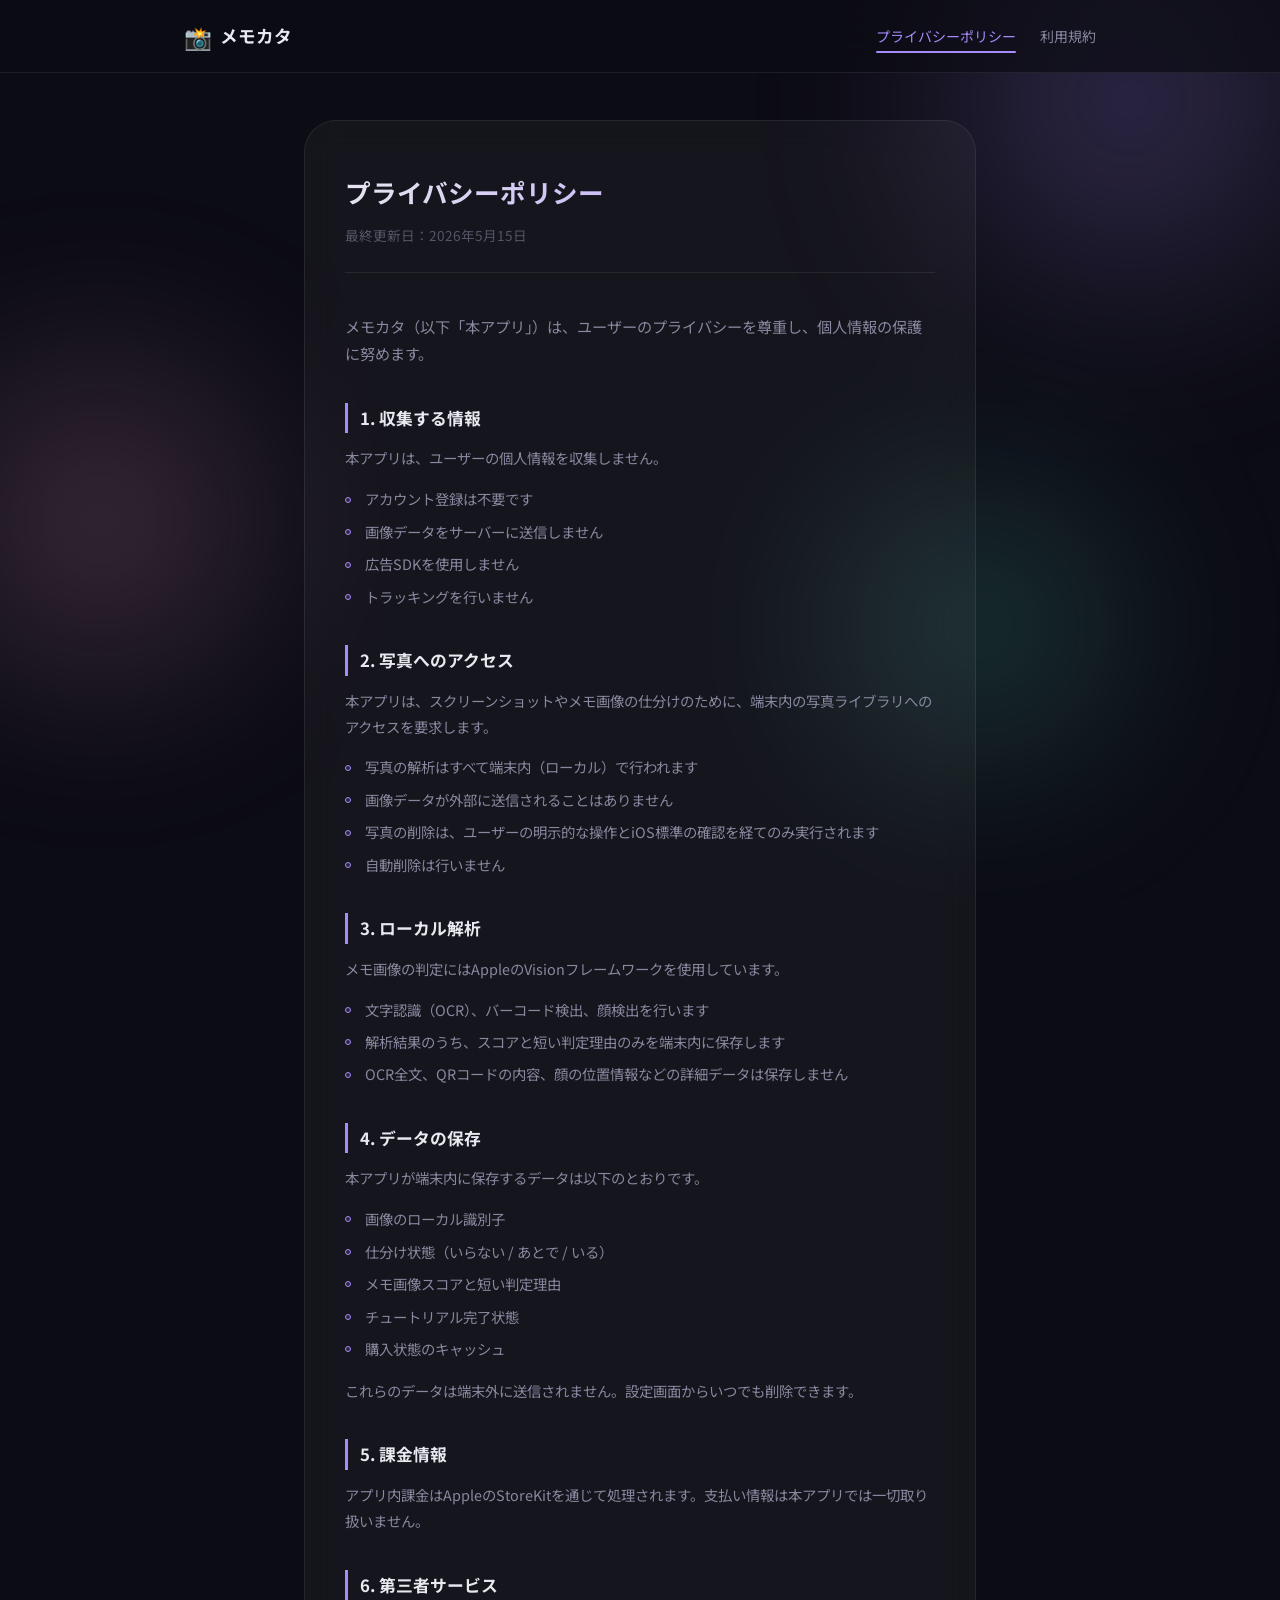
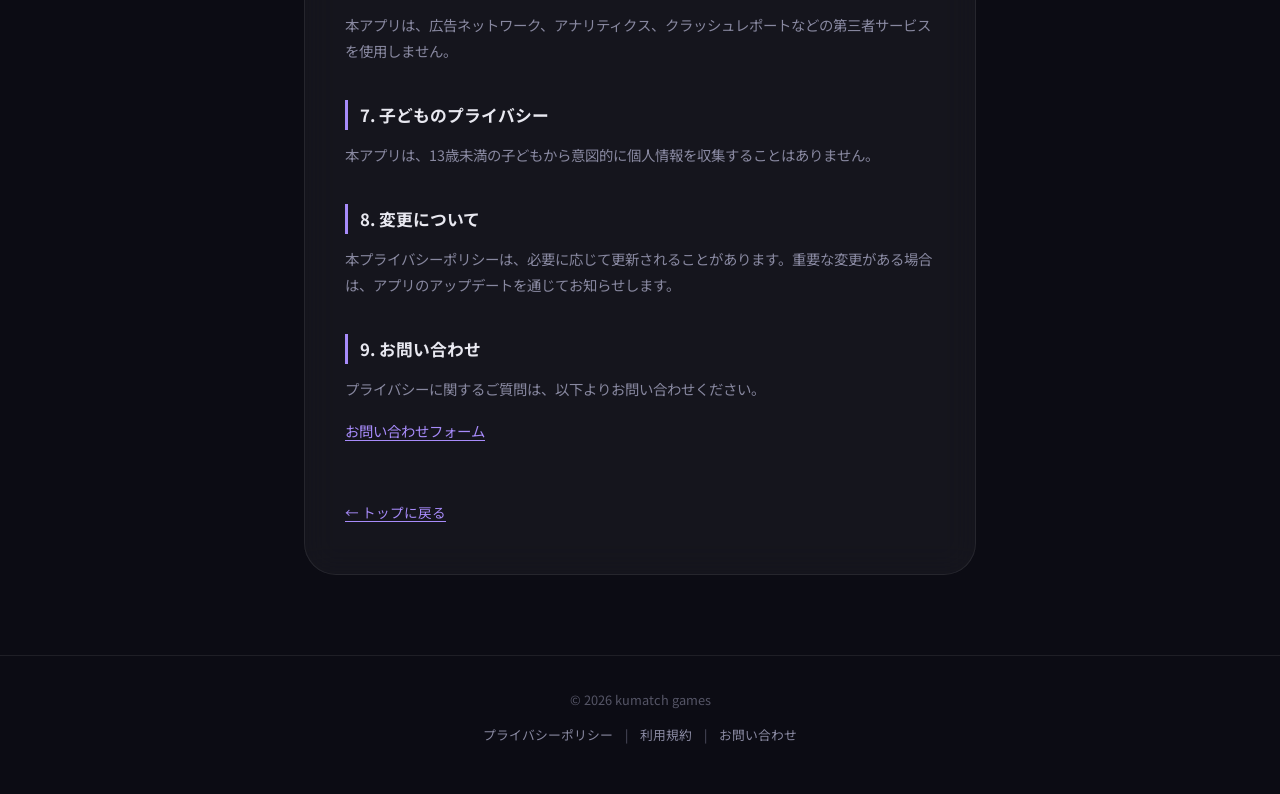
==== privacy/index.html @ 8798c275 "プライバシーポリシー・利用規約サイト初期構築" ====
<!DOCTYPE html>
<html lang="ja">
<head>
  <meta charset="UTF-8">
  <meta name="viewport" content="width=device-width, initial-scale=1.0">
  <title>プライバシーポリシー — メモカタ</title>
  <meta name="description" content="メモカタのプライバシーポリシー。個人情報の取り扱い、写真へのアクセス、ローカル解析、データ保存について説明します。">
  <link rel="preconnect" href="https://fonts.googleapis.com">
  <link rel="preconnect" href="https://fonts.gstatic.com" crossorigin>
  <link href="https://fonts.googleapis.com/css2?family=Noto+Sans+JP:wght@400;500;700&display=swap" rel="stylesheet">
  <link rel="stylesheet" href="../style.css">
</head>
<body>
  <div class="page-bg">
    <div class="bg-orb bg-orb--1"></div>
    <div class="bg-orb bg-orb--2"></div>
    <div class="bg-orb bg-orb--3"></div>
  </div>

  <header class="header">
    <div class="header__inner">
      <a href="/" class="header__logo" id="header-logo">
        <span class="header__logo-icon">📸</span>
        <span class="header__logo-text">メモカタ</span>
      </a>
      <nav class="header__nav" id="header-nav">
        <a href="/privacy/" class="header__link header__link--active" id="nav-privacy">プライバシーポリシー</a>
        <a href="/terms/" class="header__link" id="nav-terms">利用規約</a>
      </nav>
    </div>
  </header>

  <main class="doc-page">
    <div class="doc-card">
      <h1>プライバシーポリシー</h1>
      <p class="doc-meta">最終更新日：2026年5月15日</p>

      <p class="doc-intro">メモカタ（以下「本アプリ」）は、ユーザーのプライバシーを尊重し、個人情報の保護に努めます。</p>

      <h2>1. 収集する情報</h2>
      <p>本アプリは、ユーザーの個人情報を収集しません。</p>
      <ul>
        <li>アカウント登録は不要です</li>
        <li>画像データをサーバーに送信しません</li>
        <li>広告SDKを使用しません</li>
        <li>トラッキングを行いません</li>
      </ul>

      <h2>2. 写真へのアクセス</h2>
      <p>本アプリは、スクリーンショットやメモ画像の仕分けのために、端末内の写真ライブラリへのアクセスを要求します。</p>
      <ul>
        <li>写真の解析はすべて端末内（ローカル）で行われます</li>
        <li>画像データが外部に送信されることはありません</li>
        <li>写真の削除は、ユーザーの明示的な操作とiOS標準の確認を経てのみ実行されます</li>
        <li>自動削除は行いません</li>
      </ul>

      <h2>3. ローカル解析</h2>
      <p>メモ画像の判定にはAppleのVisionフレームワークを使用しています。</p>
      <ul>
        <li>文字認識（OCR）、バーコード検出、顔検出を行います</li>
        <li>解析結果のうち、スコアと短い判定理由のみを端末内に保存します</li>
        <li>OCR全文、QRコードの内容、顔の位置情報などの詳細データは保存しません</li>
      </ul>

      <h2>4. データの保存</h2>
      <p>本アプリが端末内に保存するデータは以下のとおりです。</p>
      <ul>
        <li>画像のローカル識別子</li>
        <li>仕分け状態（いらない / あとで / いる）</li>
        <li>メモ画像スコアと短い判定理由</li>
        <li>チュートリアル完了状態</li>
        <li>購入状態のキャッシュ</li>
      </ul>
      <p>これらのデータは端末外に送信されません。設定画面からいつでも削除できます。</p>

      <h2>5. 課金情報</h2>
      <p>アプリ内課金はAppleのStoreKitを通じて処理されます。支払い情報は本アプリでは一切取り扱いません。</p>

      <h2>6. 第三者サービス</h2>
      <p>本アプリは、広告ネットワーク、アナリティクス、クラッシュレポートなどの第三者サービスを使用しません。</p>

      <h2>7. 子どものプライバシー</h2>
      <p>本アプリは、13歳未満の子どもから意図的に個人情報を収集することはありません。</p>

      <h2>8. 変更について</h2>
      <p>本プライバシーポリシーは、必要に応じて更新されることがあります。重要な変更がある場合は、アプリのアップデートを通じてお知らせします。</p>

      <h2>9. お問い合わせ</h2>
      <p>プライバシーに関するご質問は、以下よりお問い合わせください。</p>
      <p><a href="https://forms.gle/ZVJ4cUAd6Xhy44U76" target="_blank" rel="noopener">お問い合わせフォーム</a></p>

      <a href="/" class="doc-back">← トップに戻る</a>
    </div>
  </main>

  <footer class="footer" id="footer">
    <p class="footer__text">© 2026 kumatch games</p>
    <div class="footer__links">
      <a href="/privacy/" class="footer__link">プライバシーポリシー</a>
      <span class="footer__sep">|</span>
      <a href="/terms/" class="footer__link">利用規約</a>
      <span class="footer__sep">|</span>
      <a href="https://forms.gle/ZVJ4cUAd6Xhy44U76" class="footer__link" target="_blank" rel="noopener">お問い合わせ</a>
    </div>
  </footer>
</body>
</html>
---- style.css ----
/* ===== Reset & Base ===== */
*, *::before, *::after {
  margin: 0;
  padding: 0;
  box-sizing: border-box;
}

:root {
  --color-bg: #0c0c14;
  --color-surface: rgba(255, 255, 255, 0.04);
  --color-surface-hover: rgba(255, 255, 255, 0.08);
  --color-border: rgba(255, 255, 255, 0.08);
  --color-text: #e8e8f0;
  --color-text-muted: #8888a0;
  --color-text-dim: #555566;
  --color-accent: #a78bfa;
  --color-accent-soft: rgba(167, 139, 250, 0.15);
  --color-rose: #f9a8d4;
  --color-rose-soft: rgba(249, 168, 212, 0.12);
  --color-teal: #5eead4;
  --color-teal-soft: rgba(94, 234, 212, 0.12);
  --radius-sm: 8px;
  --radius-md: 16px;
  --radius-lg: 24px;
  --radius-xl: 32px;
  --font-family: 'Noto Sans JP', -apple-system, BlinkMacSystemFont, 'Hiragino Sans', sans-serif;
}

html {
  font-size: 16px;
  scroll-behavior: smooth;
}

body {
  font-family: var(--font-family);
  background: var(--color-bg);
  color: var(--color-text);
  line-height: 1.8;
  -webkit-font-smoothing: antialiased;
  -moz-osx-font-smoothing: grayscale;
  overflow-x: hidden;
}

a {
  color: inherit;
  text-decoration: none;
}

/* ===== Background Orbs ===== */
.page-bg {
  position: fixed;
  inset: 0;
  z-index: 0;
  pointer-events: none;
  overflow: hidden;
}

.bg-orb {
  position: absolute;
  border-radius: 50%;
  filter: blur(100px);
  opacity: 0.35;
}

.bg-orb--1 {
  width: 500px;
  height: 500px;
  background: radial-gradient(circle, var(--color-accent) 0%, transparent 70%);
  top: -150px;
  right: -100px;
  animation: float-1 20s ease-in-out infinite;
}

.bg-orb--2 {
  width: 400px;
  height: 400px;
  background: radial-gradient(circle, var(--color-rose) 0%, transparent 70%);
  bottom: 20%;
  left: -100px;
  animation: float-2 25s ease-in-out infinite;
}

.bg-orb--3 {
  width: 350px;
  height: 350px;
  background: radial-gradient(circle, var(--color-teal) 0%, transparent 70%);
  top: 50%;
  right: 10%;
  animation: float-3 18s ease-in-out infinite;
}

@keyframes float-1 {
  0%, 100% { transform: translate(0, 0) scale(1); }
  33% { transform: translate(-40px, 30px) scale(1.05); }
  66% { transform: translate(20px, -20px) scale(0.95); }
}

@keyframes float-2 {
  0%, 100% { transform: translate(0, 0) scale(1); }
  50% { transform: translate(50px, -40px) scale(1.1); }
}

@keyframes float-3 {
  0%, 100% { transform: translate(0, 0); }
  40% { transform: translate(-30px, 20px); }
  80% { transform: translate(15px, -30px); }
}

/* ===== Header ===== */
.header {
  position: fixed;
  top: 0;
  left: 0;
  right: 0;
  z-index: 100;
  backdrop-filter: blur(20px);
  -webkit-backdrop-filter: blur(20px);
  background: rgba(12, 12, 20, 0.7);
  border-bottom: 1px solid var(--color-border);
}

.header__inner {
  max-width: 960px;
  margin: 0 auto;
  padding: 16px 24px;
  display: flex;
  align-items: center;
  justify-content: space-between;
}

.header__logo {
  display: flex;
  align-items: center;
  gap: 8px;
  font-weight: 700;
  font-size: 1.1rem;
  transition: opacity 0.2s;
}

.header__logo:hover {
  opacity: 0.8;
}

.header__logo-icon {
  font-size: 1.4rem;
}

.header__nav {
  display: flex;
  gap: 24px;
}

.header__link {
  font-size: 0.875rem;
  color: var(--color-text-muted);
  transition: color 0.2s;
  position: relative;
}

.header__link::after {
  content: '';
  position: absolute;
  bottom: -4px;
  left: 0;
  width: 0;
  height: 2px;
  background: var(--color-accent);
  border-radius: 1px;
  transition: width 0.3s ease;
}

.header__link:hover {
  color: var(--color-text);
}

.header__link:hover::after {
  width: 100%;
}

.header__link--active {
  color: var(--color-accent);
}

.header__link--active::after {
  width: 100%;
}

/* ===== Hero ===== */
.hero {
  position: relative;
  z-index: 1;
  min-height: 100vh;
  display: flex;
  align-items: center;
  justify-content: center;
  padding: 120px 24px 80px;
  gap: 60px;
  max-width: 1080px;
  margin: 0 auto;
}

.hero__content {
  flex: 1;
  max-width: 480px;
}

.hero__tagline {
  font-size: 0.9rem;
  color: var(--color-accent);
  font-weight: 500;
  letter-spacing: 0.05em;
  margin-bottom: 16px;
  opacity: 0;
  animation: fadeInUp 0.8s ease 0.2s forwards;
}

.hero__title {
  font-size: clamp(2rem, 5vw, 3rem);
  font-weight: 700;
  line-height: 1.3;
  margin-bottom: 24px;
  background: linear-gradient(135deg, var(--color-text) 0%, var(--color-accent) 100%);
  -webkit-background-clip: text;
  -webkit-text-fill-color: transparent;
  background-clip: text;
  opacity: 0;
  animation: fadeInUp 0.8s ease 0.4s forwards;
}

.hero__description {
  font-size: 0.95rem;
  color: var(--color-text-muted);
  line-height: 1.9;
  margin-bottom: 32px;
  opacity: 0;
  animation: fadeInUp 0.8s ease 0.6s forwards;
}

.hero__badges {
  display: flex;
  flex-wrap: wrap;
  gap: 10px;
  opacity: 0;
  animation: fadeInUp 0.8s ease 0.8s forwards;
}

.hero__badge {
  display: inline-block;
  padding: 6px 16px;
  border-radius: 999px;
  font-size: 0.8rem;
  font-weight: 500;
  background: var(--color-surface);
  border: 1px solid var(--color-border);
  color: var(--color-text-muted);
  backdrop-filter: blur(8px);
}

/* ===== Hero Cards ===== */
.hero__cards {
  position: relative;
  width: 260px;
  height: 340px;
  flex-shrink: 0;
  opacity: 0;
  animation: fadeIn 1s ease 1s forwards;
}

.hero__card {
  position: absolute;
  width: 220px;
  height: 300px;
  border-radius: var(--radius-lg);
  background: var(--color-surface);
  border: 1px solid var(--color-border);
  backdrop-filter: blur(16px);
  display: flex;
  flex-direction: column;
  align-items: center;
  justify-content: center;
  transition: transform 0.5s ease;
}

.hero__card--back {
  top: 0;
  left: 0;
  transform: rotate(-8deg) scale(0.9);
  opacity: 0.5;
}

.hero__card--mid {
  top: 10px;
  left: 20px;
  transform: rotate(-3deg) scale(0.95);
  opacity: 0.7;
}

.hero__card--front {
  top: 20px;
  left: 40px;
  transform: rotate(2deg);
  box-shadow: 0 20px 60px rgba(0, 0, 0, 0.3);
  animation: card-float 6s ease-in-out infinite 1.5s;
}

.hero__card-emoji {
  font-size: 4rem;
  margin-bottom: 16px;
}

.hero__card-actions {
  display: flex;
  gap: 12px;
  font-size: 0.7rem;
  color: var(--color-text-dim);
}

.hero__action--left { color: var(--color-rose); }
.hero__action--up { color: var(--color-teal); }
.hero__action--right { color: var(--color-accent); }

@keyframes card-float {
  0%, 100% { transform: rotate(2deg) translateY(0); }
  50% { transform: rotate(2deg) translateY(-8px); }
}

/* ===== Features ===== */
.features {
  position: relative;
  z-index: 1;
  padding: 0 24px 80px;
  max-width: 960px;
  margin: 0 auto;
}

.features__grid {
  display: grid;
  grid-template-columns: repeat(3, 1fr);
  gap: 20px;
}

.feature-card {
  padding: 32px 24px;
  border-radius: var(--radius-lg);
  background: var(--color-surface);
  border: 1px solid var(--color-border);
  backdrop-filter: blur(12px);
  text-align: center;
  transition: transform 0.3s ease, border-color 0.3s ease, box-shadow 0.3s ease;
}

.feature-card:hover {
  transform: translateY(-4px);
  border-color: rgba(167, 139, 250, 0.2);
  box-shadow: 0 12px 40px rgba(167, 139, 250, 0.08);
}

.feature-card__icon {
  font-size: 2.5rem;
  margin-bottom: 16px;
}

.feature-card__title {
  font-size: 1rem;
  font-weight: 700;
  margin-bottom: 8px;
}

.feature-card__text {
  font-size: 0.85rem;
  color: var(--color-text-muted);
  line-height: 1.7;
}

/* ===== Links Section ===== */
.links-section {
  position: relative;
  z-index: 1;
  padding: 0 24px 100px;
  max-width: 720px;
  margin: 0 auto;
}

.links-section__inner {
  display: flex;
  flex-direction: column;
  gap: 16px;
}

.link-card {
  display: flex;
  align-items: center;
  gap: 20px;
  padding: 24px 28px;
  border-radius: var(--radius-lg);
  background: var(--color-surface);
  border: 1px solid var(--color-border);
  backdrop-filter: blur(12px);
  transition: transform 0.3s ease, border-color 0.3s ease, background 0.3s ease;
}

.link-card:hover {
  transform: translateX(4px);
  border-color: rgba(167, 139, 250, 0.25);
  background: var(--color-surface-hover);
}

.link-card__icon {
  font-size: 2rem;
  flex-shrink: 0;
}

.link-card__content {
  flex: 1;
}

.link-card__title {
  font-size: 1rem;
  font-weight: 700;
  margin-bottom: 2px;
}

.link-card__text {
  font-size: 0.8rem;
  color: var(--color-text-muted);
}

.link-card__arrow {
  font-size: 1.2rem;
  color: var(--color-text-dim);
  transition: color 0.3s, transform 0.3s;
}

.link-card:hover .link-card__arrow {
  color: var(--color-accent);
  transform: translateX(4px);
}

/* ===== Footer ===== */
.footer {
  position: relative;
  z-index: 1;
  text-align: center;
  padding: 32px 24px 48px;
  border-top: 1px solid var(--color-border);
}

.footer__text {
  font-size: 0.8rem;
  color: var(--color-text-dim);
  margin-bottom: 12px;
}

.footer__links {
  display: flex;
  justify-content: center;
  gap: 12px;
  flex-wrap: wrap;
}

.footer__link {
  font-size: 0.8rem;
  color: var(--color-text-muted);
  transition: color 0.2s;
}

.footer__link:hover {
  color: var(--color-accent);
}

.footer__sep {
  color: var(--color-text-dim);
  font-size: 0.8rem;
}

/* ===== Document Pages (Privacy / Terms) ===== */
.doc-page {
  position: relative;
  z-index: 1;
  max-width: 720px;
  margin: 0 auto;
  padding: 120px 24px 80px;
}

.doc-card {
  background: var(--color-surface);
  border: 1px solid var(--color-border);
  border-radius: var(--radius-xl);
  backdrop-filter: blur(16px);
  padding: 48px 40px;
}

.doc-card h1 {
  font-size: 1.6rem;
  font-weight: 700;
  margin-bottom: 8px;
  background: linear-gradient(135deg, var(--color-text) 0%, var(--color-accent) 100%);
  -webkit-background-clip: text;
  -webkit-text-fill-color: transparent;
  background-clip: text;
}

.doc-card .doc-meta {
  color: var(--color-text-dim);
  font-size: 0.85rem;
  margin-bottom: 40px;
  padding-bottom: 24px;
  border-bottom: 1px solid var(--color-border);
}

.doc-card .doc-intro {
  color: var(--color-text-muted);
  font-size: 0.95rem;
  margin-bottom: 32px;
}

.doc-card h2 {
  font-size: 1.05rem;
  font-weight: 700;
  margin-top: 36px;
  margin-bottom: 12px;
  padding-left: 12px;
  border-left: 3px solid var(--color-accent);
}

.doc-card p {
  color: var(--color-text-muted);
  font-size: 0.9rem;
  margin-bottom: 16px;
  line-height: 1.8;
}

.doc-card ul {
  margin-bottom: 16px;
  padding-left: 0;
  list-style: none;
}

.doc-card li {
  position: relative;
  padding-left: 20px;
  color: var(--color-text-muted);
  font-size: 0.9rem;
  margin-bottom: 8px;
  line-height: 1.7;
}

.doc-card li::before {
  content: '';
  position: absolute;
  left: 0;
  top: 0.65em;
  width: 6px;
  height: 6px;
  border-radius: 50%;
  background: var(--color-accent-soft);
  border: 1px solid var(--color-accent);
}

.doc-card a {
  color: var(--color-accent);
  text-decoration: underline;
  text-underline-offset: 3px;
  transition: opacity 0.2s;
}

.doc-card a:hover {
  opacity: 0.7;
}

.doc-back {
  display: inline-flex;
  align-items: center;
  gap: 8px;
  margin-top: 40px;
  font-size: 0.85rem;
  color: var(--color-text-muted);
  transition: color 0.2s;
}

.doc-back:hover {
  color: var(--color-accent);
}

/* ===== Animations ===== */
@keyframes fadeInUp {
  from {
    opacity: 0;
    transform: translateY(20px);
  }
  to {
    opacity: 1;
    transform: translateY(0);
  }
}

@keyframes fadeIn {
  from { opacity: 0; }
  to { opacity: 1; }
}

/* ===== Responsive ===== */
@media (max-width: 768px) {
  .hero {
    flex-direction: column;
    text-align: center;
    padding: 100px 20px 60px;
    gap: 40px;
    min-height: auto;
  }

  .hero__content {
    max-width: 100%;
  }

  .hero__description br {
    display: none;
  }

  .hero__badges {
    justify-content: center;
  }

  .hero__cards {
    width: 220px;
    height: 300px;
  }

  .hero__card {
    width: 180px;
    height: 250px;
  }

  .hero__card-emoji {
    font-size: 3rem;
  }

  .features__grid {
    grid-template-columns: 1fr;
    gap: 16px;
  }

  .feature-card {
    text-align: left;
    display: flex;
    align-items: center;
    gap: 16px;
    padding: 20px 24px;
  }

  .feature-card__icon {
    font-size: 2rem;
    margin-bottom: 0;
    flex-shrink: 0;
  }

  .doc-card {
    padding: 32px 24px;
  }

  .header__nav {
    gap: 16px;
  }

  .header__link {
    font-size: 0.8rem;
  }
}

@media (max-width: 480px) {
  .header__inner {
    padding: 14px 16px;
  }

  .header__logo-text {
    font-size: 0.95rem;
  }

  .hero__title {
    font-size: 1.8rem;
  }
}
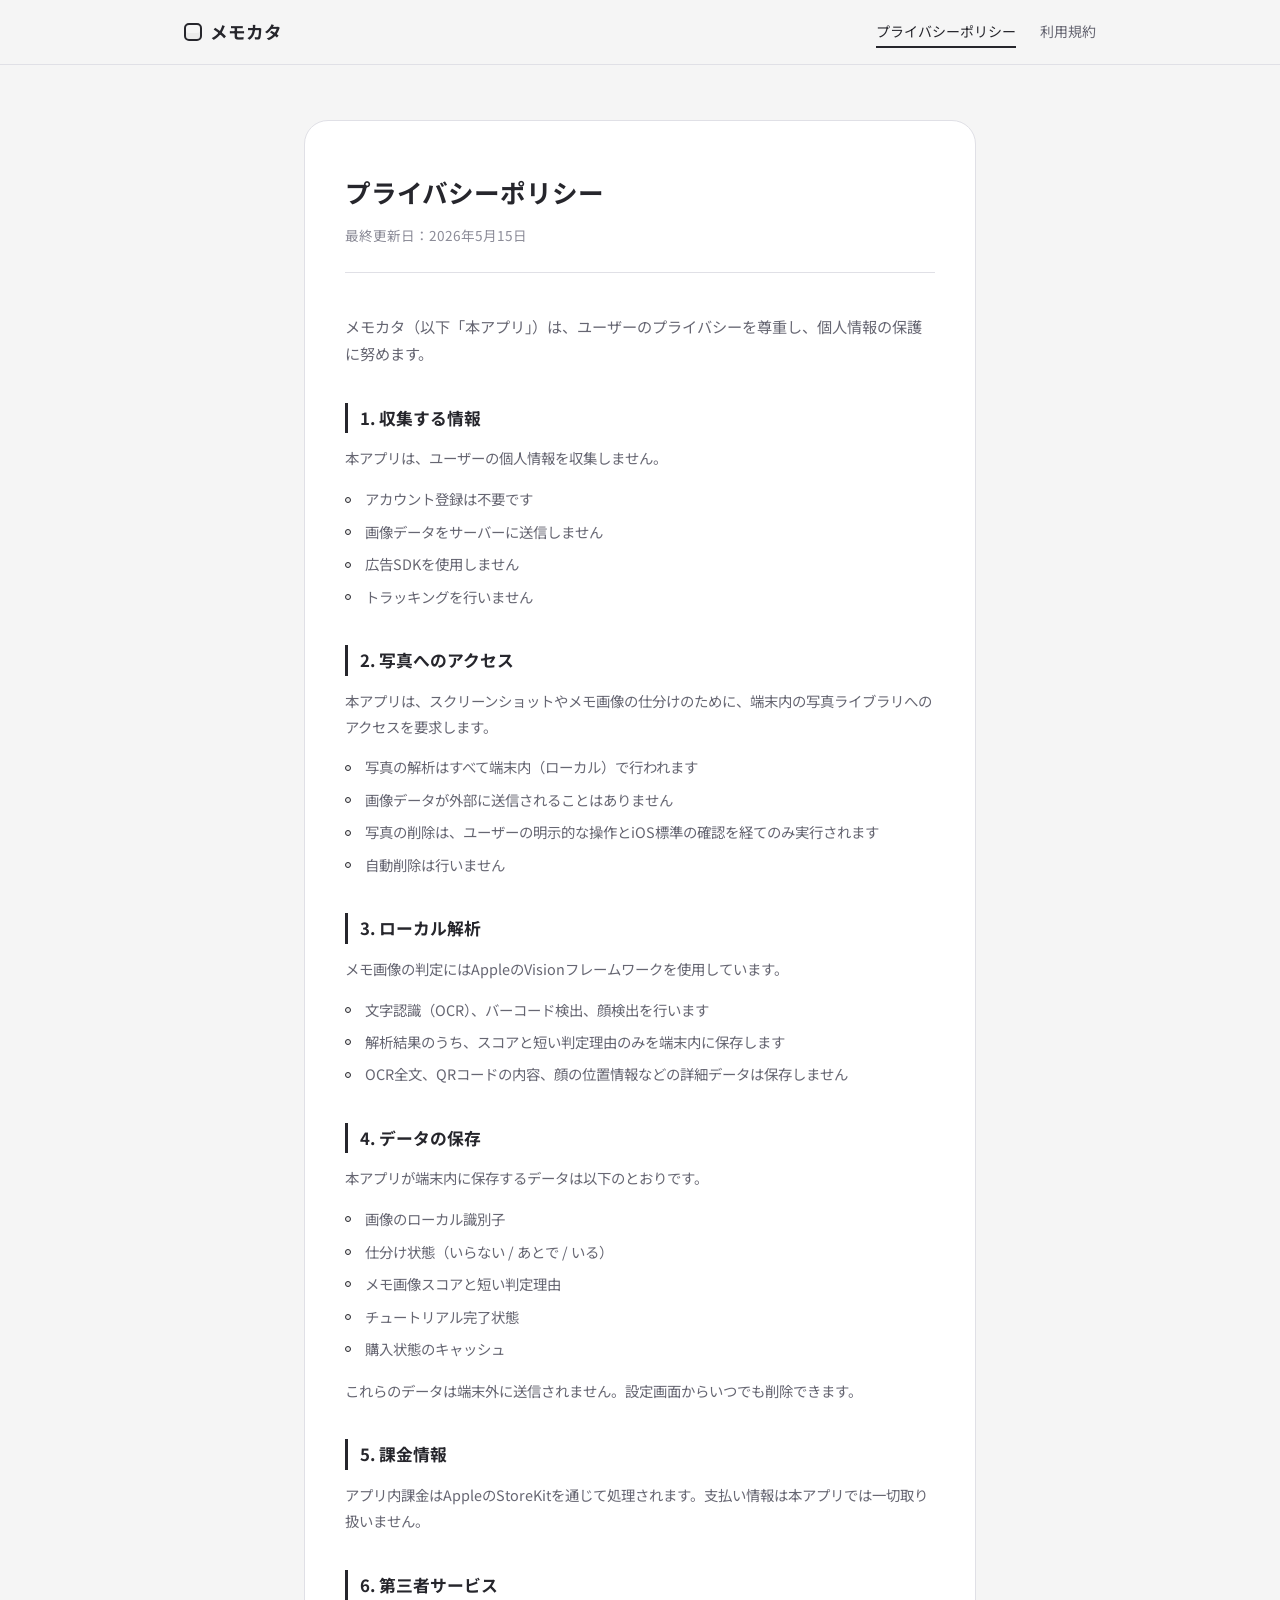
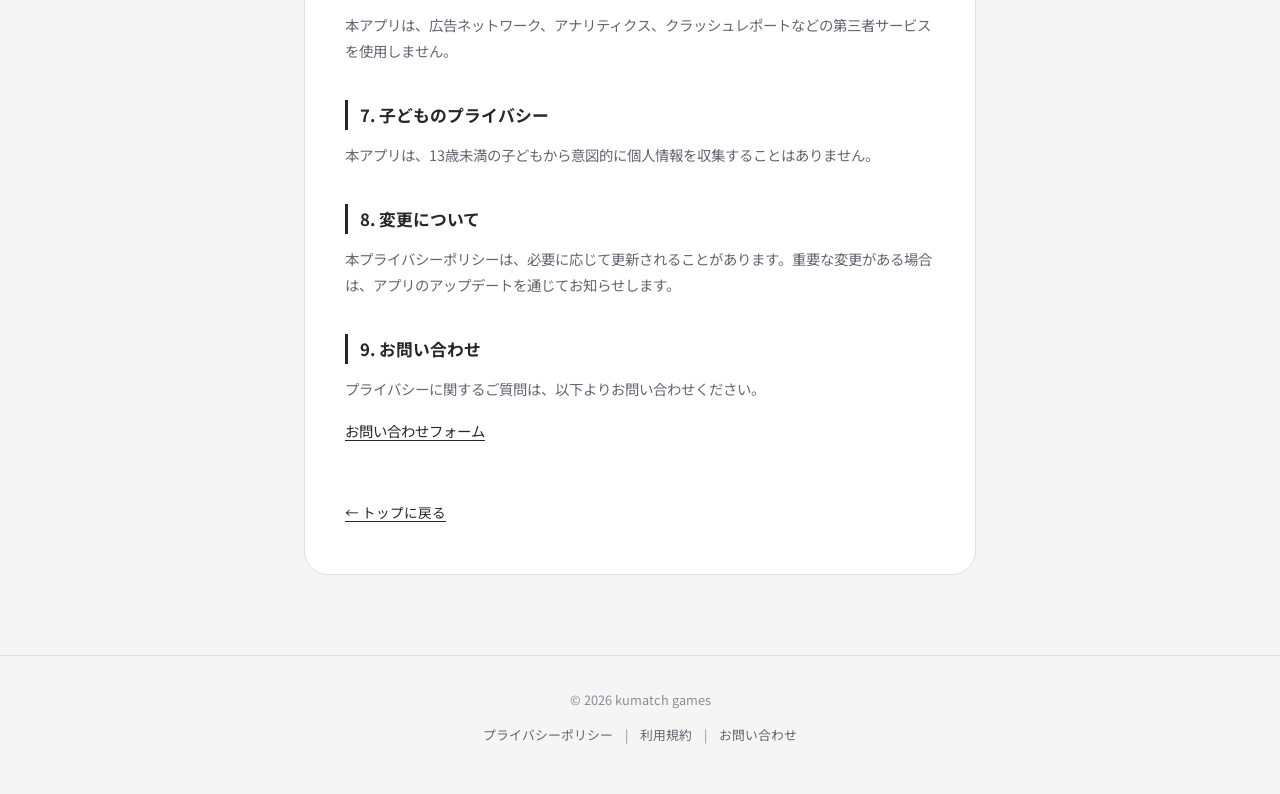
==== commit 43d64b7e: "Make landing page monochrome" ====
--- a/privacy/index.html
+++ b/privacy/index.html
@@ -11,16 +11,10 @@
   <link rel="stylesheet" href="../style.css">
 </head>
 <body>
-  <div class="page-bg">
-    <div class="bg-orb bg-orb--1"></div>
-    <div class="bg-orb bg-orb--2"></div>
-    <div class="bg-orb bg-orb--3"></div>
-  </div>
-
   <header class="header">
     <div class="header__inner">
       <a href="/" class="header__logo" id="header-logo">
-        <span class="header__logo-icon">📸</span>
+        <span class="header__logo-icon" aria-hidden="true"></span>
         <span class="header__logo-text">メモカタ</span>
       </a>
       <nav class="header__nav" id="header-nav">
--- a/style.css
+++ b/style.css
@@ -6,23 +6,20 @@
 }
 
 :root {
-  --color-bg: #0c0c14;
-  --color-surface: rgba(255, 255, 255, 0.04);
-  --color-surface-hover: rgba(255, 255, 255, 0.08);
-  --color-border: rgba(255, 255, 255, 0.08);
-  --color-text: #e8e8f0;
-  --color-text-muted: #8888a0;
-  --color-text-dim: #555566;
-  --color-accent: #a78bfa;
-  --color-accent-soft: rgba(167, 139, 250, 0.15);
-  --color-rose: #f9a8d4;
-  --color-rose-soft: rgba(249, 168, 212, 0.12);
-  --color-teal: #5eead4;
-  --color-teal-soft: rgba(94, 234, 212, 0.12);
+  --color-bg: #f5f5f5;
+  --color-surface: #ffffff;
+  --color-surface-muted: #ebebeb;
+  --color-surface-hover: #f8f8f8;
+  --color-border: #e0e0e6;
+  --color-text: #26262c;
+  --color-text-muted: #666672;
+  --color-text-dim: #8c8c98;
+  --color-accent: #26262c;
+  --color-accent-soft: #ebebeb;
   --radius-sm: 8px;
   --radius-md: 16px;
-  --radius-lg: 24px;
-  --radius-xl: 32px;
+  --radius-lg: 20px;
+  --radius-xl: 24px;
   --font-family: 'Noto Sans JP', -apple-system, BlinkMacSystemFont, 'Hiragino Sans', sans-serif;
 }
 
@@ -44,66 +41,6 @@
 a {
   color: inherit;
   text-decoration: none;
-}
-
-/* ===== Background Orbs ===== */
-.page-bg {
-  position: fixed;
-  inset: 0;
-  z-index: 0;
-  pointer-events: none;
-  overflow: hidden;
-}
-
-.bg-orb {
-  position: absolute;
-  border-radius: 50%;
-  filter: blur(100px);
-  opacity: 0.35;
-}
-
-.bg-orb--1 {
-  width: 500px;
-  height: 500px;
-  background: radial-gradient(circle, var(--color-accent) 0%, transparent 70%);
-  top: -150px;
-  right: -100px;
-  animation: float-1 20s ease-in-out infinite;
-}
-
-.bg-orb--2 {
-  width: 400px;
-  height: 400px;
-  background: radial-gradient(circle, var(--color-rose) 0%, transparent 70%);
-  bottom: 20%;
-  left: -100px;
-  animation: float-2 25s ease-in-out infinite;
-}
-
-.bg-orb--3 {
-  width: 350px;
-  height: 350px;
-  background: radial-gradient(circle, var(--color-teal) 0%, transparent 70%);
-  top: 50%;
-  right: 10%;
-  animation: float-3 18s ease-in-out infinite;
-}
-
-@keyframes float-1 {
-  0%, 100% { transform: translate(0, 0) scale(1); }
-  33% { transform: translate(-40px, 30px) scale(1.05); }
-  66% { transform: translate(20px, -20px) scale(0.95); }
-}
-
-@keyframes float-2 {
-  0%, 100% { transform: translate(0, 0) scale(1); }
-  50% { transform: translate(50px, -40px) scale(1.1); }
-}
-
-@keyframes float-3 {
-  0%, 100% { transform: translate(0, 0); }
-  40% { transform: translate(-30px, 20px); }
-  80% { transform: translate(15px, -30px); }
 }
 
 /* ===== Header ===== */
@@ -115,7 +52,7 @@
   z-index: 100;
   backdrop-filter: blur(20px);
   -webkit-backdrop-filter: blur(20px);
-  background: rgba(12, 12, 20, 0.7);
+  background: rgba(245, 245, 245, 0.86);
   border-bottom: 1px solid var(--color-border);
 }
 
@@ -142,7 +79,11 @@
 }
 
 .header__logo-icon {
-  font-size: 1.4rem;
+  width: 18px;
+  height: 18px;
+  border: 2px solid var(--color-text);
+  border-radius: 5px;
+  box-shadow: inset 0 -6px 0 var(--color-surface-muted);
 }
 
 .header__nav {
@@ -165,7 +106,6 @@
   width: 0;
   height: 2px;
   background: var(--color-accent);
-  border-radius: 1px;
   transition: width 0.3s ease;
 }
 
@@ -206,7 +146,7 @@
 
 .hero__tagline {
   font-size: 0.9rem;
-  color: var(--color-accent);
+  color: var(--color-text-muted);
   font-weight: 500;
   letter-spacing: 0.05em;
   margin-bottom: 16px;
@@ -219,10 +159,7 @@
   font-weight: 700;
   line-height: 1.3;
   margin-bottom: 24px;
-  background: linear-gradient(135deg, var(--color-text) 0%, var(--color-accent) 100%);
-  -webkit-background-clip: text;
-  -webkit-text-fill-color: transparent;
-  background-clip: text;
+  color: var(--color-text);
   opacity: 0;
   animation: fadeInUp 0.8s ease 0.4s forwards;
 }
@@ -253,7 +190,7 @@
   background: var(--color-surface);
   border: 1px solid var(--color-border);
   color: var(--color-text-muted);
-  backdrop-filter: blur(8px);
+  background: var(--color-surface);
 }
 
 /* ===== Hero Cards ===== */
@@ -273,7 +210,6 @@
   border-radius: var(--radius-lg);
   background: var(--color-surface);
   border: 1px solid var(--color-border);
-  backdrop-filter: blur(16px);
   display: flex;
   flex-direction: column;
   align-items: center;
@@ -285,27 +221,39 @@
   top: 0;
   left: 0;
   transform: rotate(-8deg) scale(0.9);
-  opacity: 0.5;
+  opacity: 0.65;
 }
 
 .hero__card--mid {
   top: 10px;
   left: 20px;
   transform: rotate(-3deg) scale(0.95);
-  opacity: 0.7;
+  opacity: 0.8;
 }
 
 .hero__card--front {
   top: 20px;
   left: 40px;
   transform: rotate(2deg);
-  box-shadow: 0 20px 60px rgba(0, 0, 0, 0.3);
+  box-shadow: 0 18px 44px rgba(38, 38, 44, 0.12);
   animation: card-float 6s ease-in-out infinite 1.5s;
 }
 
-.hero__card-emoji {
-  font-size: 4rem;
-  margin-bottom: 16px;
+.hero__card-mark {
+  min-width: 118px;
+  min-height: 118px;
+  display: grid;
+  place-items: center;
+  padding: 12px;
+  border: 1px solid var(--color-border);
+  border-radius: 18px;
+  background: var(--color-surface-muted);
+  color: var(--color-text-muted);
+  font-size: 0.7rem;
+  font-weight: 700;
+  letter-spacing: 0.08em;
+  text-align: center;
+  margin-bottom: 18px;
 }
 
 .hero__card-actions {
@@ -315,9 +263,9 @@
   color: var(--color-text-dim);
 }
 
-.hero__action--left { color: var(--color-rose); }
-.hero__action--up { color: var(--color-teal); }
-.hero__action--right { color: var(--color-accent); }
+.hero__action--left,
+.hero__action--up,
+.hero__action--right { color: var(--color-text-muted); }
 
 @keyframes card-float {
   0%, 100% { transform: rotate(2deg) translateY(0); }
@@ -344,19 +292,27 @@
   border-radius: var(--radius-lg);
   background: var(--color-surface);
   border: 1px solid var(--color-border);
-  backdrop-filter: blur(12px);
   text-align: center;
   transition: transform 0.3s ease, border-color 0.3s ease, box-shadow 0.3s ease;
 }
 
 .feature-card:hover {
   transform: translateY(-4px);
-  border-color: rgba(167, 139, 250, 0.2);
-  box-shadow: 0 12px 40px rgba(167, 139, 250, 0.08);
+  border-color: #c8c8d0;
+  box-shadow: 0 12px 32px rgba(38, 38, 44, 0.08);
 }
 
 .feature-card__icon {
-  font-size: 2.5rem;
+  display: inline-grid;
+  place-items: center;
+  width: 44px;
+  height: 44px;
+  border-radius: 14px;
+  background: var(--color-surface-muted);
+  color: var(--color-text-muted);
+  font-size: 0.78rem;
+  font-weight: 700;
+  letter-spacing: 0.06em;
   margin-bottom: 16px;
 }
 
@@ -395,18 +351,26 @@
   border-radius: var(--radius-lg);
   background: var(--color-surface);
   border: 1px solid var(--color-border);
-  backdrop-filter: blur(12px);
   transition: transform 0.3s ease, border-color 0.3s ease, background 0.3s ease;
 }
 
 .link-card:hover {
   transform: translateX(4px);
-  border-color: rgba(167, 139, 250, 0.25);
+  border-color: #c8c8d0;
   background: var(--color-surface-hover);
 }
 
 .link-card__icon {
-  font-size: 2rem;
+  display: grid;
+  place-items: center;
+  width: 44px;
+  height: 44px;
+  border-radius: 14px;
+  background: var(--color-surface-muted);
+  color: var(--color-text-muted);
+  font-size: 0.75rem;
+  font-weight: 700;
+  letter-spacing: 0.06em;
   flex-shrink: 0;
 }
 
@@ -486,7 +450,6 @@
   background: var(--color-surface);
   border: 1px solid var(--color-border);
   border-radius: var(--radius-xl);
-  backdrop-filter: blur(16px);
   padding: 48px 40px;
 }
 
@@ -494,10 +457,7 @@
   font-size: 1.6rem;
   font-weight: 700;
   margin-bottom: 8px;
-  background: linear-gradient(135deg, var(--color-text) 0%, var(--color-accent) 100%);
-  -webkit-background-clip: text;
-  -webkit-text-fill-color: transparent;
-  background-clip: text;
+  color: var(--color-text);
 }
 
 .doc-card .doc-meta {
@@ -631,8 +591,10 @@
     height: 250px;
   }
 
-  .hero__card-emoji {
-    font-size: 3rem;
+  .hero__card-mark {
+    min-width: 96px;
+    min-height: 96px;
+    font-size: 0.62rem;
   }
 
   .features__grid {
@@ -649,7 +611,7 @@
   }
 
   .feature-card__icon {
-    font-size: 2rem;
+    font-size: 0.78rem;
     margin-bottom: 0;
     flex-shrink: 0;
   }
